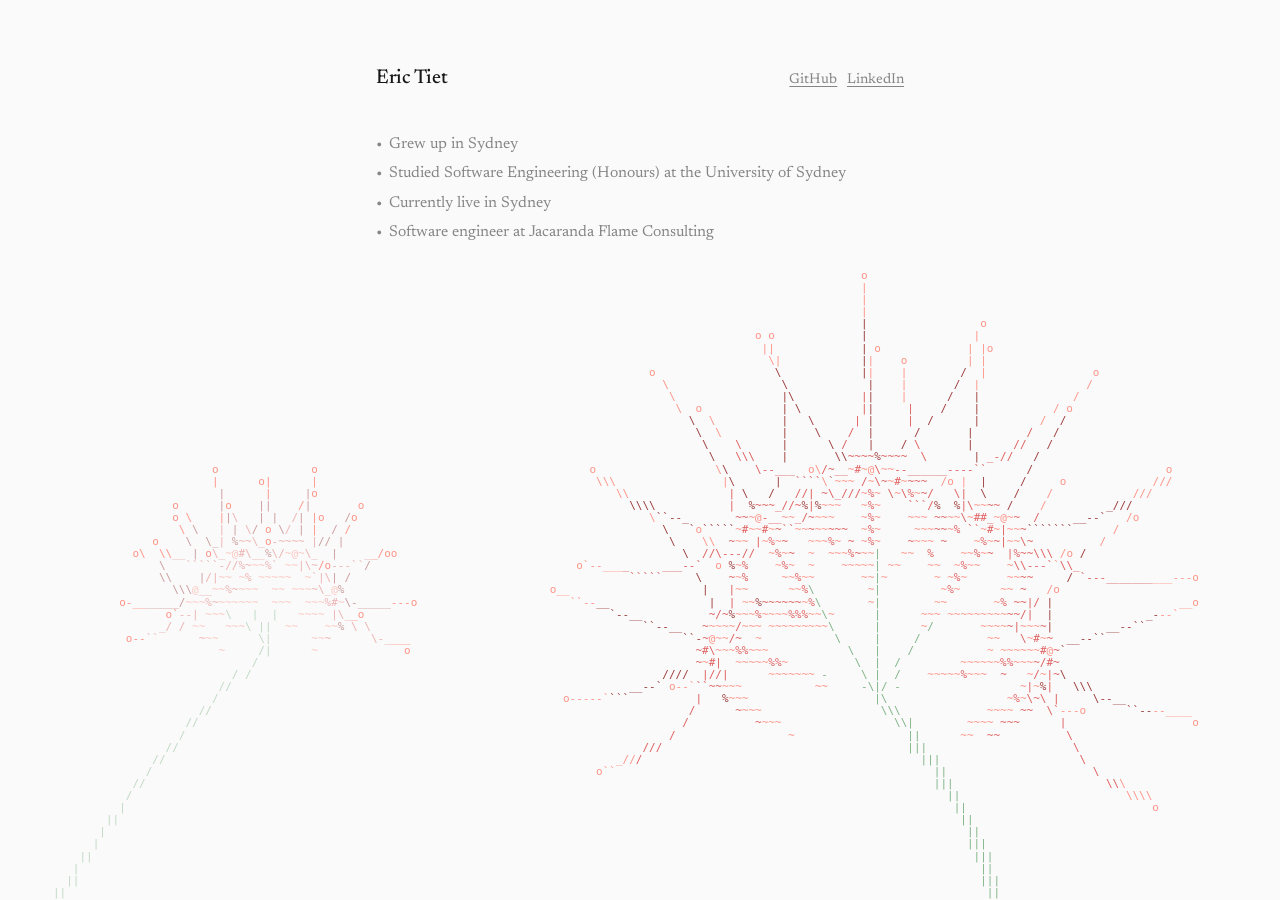
==== site/index.html @ f009ac5c "Initial site" ====
<!doctype html>
<html lang="en">
  <head>
    <meta charset="utf-8">
    <meta name="viewport" content="width=device-width, initial-scale=1">

    <title>Eric Tiet</title>
    <meta name="description" content="Eric Tiet — Sydney. Software engineer at Jacaranda Flame Consulting.">
    <meta name="theme-color" content="#fafafa" media="(prefers-color-scheme: light)">
    <meta name="theme-color" content="#0a0a0a" media="(prefers-color-scheme: dark)">
    <link rel="icon" href="./favicon.svg" type="image/svg+xml">

    <link rel="preconnect" href="https://fonts.googleapis.com">
    <link rel="preconnect" href="https://fonts.gstatic.com" crossorigin>
    <link rel="stylesheet" href="https://fonts.googleapis.com/css2?family=Newsreader:ital,wght@0,400;0,500;0,700;1,400&display=swap">
    <link rel="stylesheet" href="./styles.css">
    <script src="./flowers.js" defer></script>
  </head>

  <body>
    <div class="garden" aria-hidden="true"><pre id="flowers"></pre></div>

    <main>
      <header>
        <div class="identity">
          <h1>Eric Tiet</h1>
          <nav aria-label="Social links">
            <a href="https://github.com/evar-ix" rel="me">GitHub</a>
            <a href="https://www.linkedin.com/in/erictiet/" rel="me">LinkedIn</a>
          </nav>
        </div>

        <section class="about" aria-label="About Eric Tiet">
          <ul>
            <li><span>Grew up in Sydney</span></li>
            <li><span>Studied Software Engineering (Honours) at the University of Sydney</span></li>
            <li><span>Currently live in Sydney</span></li>
            <li><span>Software engineer at Jacaranda Flame Consulting</span></li>
          </ul>
        </section>
      </header>
    </main>
  </body>
</html>
---- site/styles.css ----
:root {
  color-scheme: light dark;

  --background: #fafafa;
  --foreground: #171717;
  --muted: #858585;
  --selection: rgb(23 23 23 / 12%);
  /* The only colour on the site — the flowers. */
  --bloom-deep: #8f1d1d;
  --bloom: #d62b2b;
  --bloom-pale: #ff7a6b;
  --stem: #3f8f4a;

  --measure: 36rem;
  --serif: "Newsreader", Georgia, "Times New Roman", serif;
  --mono: ui-monospace, "SF Mono", SFMono-Regular, Menlo, monospace;
}

@media (prefers-color-scheme: dark) {
  :root {
    --background: #0a0a0a;
    --foreground: #ededed;
    --muted: #b8b8b8;
    --selection: rgb(255 255 255 / 16%);
    --bloom-deep: #c92a2a;
    --bloom: #ff4d4d;
    --bloom-pale: #ff9a8c;
    --stem: #5fbf6a;
  }
}

* { box-sizing: border-box; }

html { background: var(--background); overscroll-behavior-y: none; }

body {
  min-width: 320px;
  min-height: 100svh;
  margin: 0;
  background: var(--background);
  color: var(--foreground);
  font-family: var(--serif);
  font-size: 16px;
  line-height: 1.45;
  text-rendering: optimizeLegibility;
  -webkit-font-smoothing: antialiased;
}

::selection { background: var(--selection); }

main {
  position: relative;
  z-index: 1;
  width: min(100%, var(--measure));
  margin: 0 auto;
  padding: 3rem 1rem;
}

a {
  color: var(--muted);
  text-decoration-color: currentColor;
  text-decoration-thickness: 1px;
  text-underline-offset: 0.22em;
  transition: color 140ms ease;
}
a:hover { color: var(--foreground); }
a:focus-visible { color: var(--foreground); border-radius: 2px; outline: 2px solid var(--foreground); outline-offset: 3px; }

.identity {
  display: flex;
  flex-wrap: wrap;
  align-items: baseline;
  column-gap: 0.75rem;
  row-gap: 0.6rem;
}

h1 {
  flex: none;
  margin: 0;
  font-size: 1.25rem;
  font-weight: 500;
  letter-spacing: -0.015em;
}

nav { display: flex; flex: 1 0 auto; gap: 0.45rem; min-width: max-content; }
nav a { flex: none; font-size: 0.88rem; }
nav a:first-child { margin-left: auto; }

.about { margin-top: 2.5rem; }

ul {
  display: grid;
  gap: 0.42rem;
  margin: 0;
  padding: 0;
  color: var(--muted);
  font-size: 0.98rem;
  list-style: none;
}
li { display: grid; grid-template-columns: 0.8rem minmax(0, 1fr); }
li::before { content: "\2022"; }

/* Flower garden — decorative ASCII animation, drawn by flowers.js. Sits in
   the bottom half of the viewport, behind the copy. */
.garden {
  position: fixed;
  left: 0;
  right: 0;
  bottom: 0;
  height: 70vh;
  z-index: 0;
  overflow: hidden;
  pointer-events: none;
}

.garden pre {
  margin: 0;
  font-family: var(--mono);
  font-size: 11px;
  line-height: 1.1;
  white-space: pre;
  user-select: none;
}

.garden i { font-style: normal; }
.garden .s { color: var(--stem); opacity: 0.65; }
.garden .d { color: var(--bloom-deep); opacity: 0.85; }
.garden .m { color: var(--bloom); opacity: 0.75; }
.garden .p { color: var(--bloom-pale); opacity: 0.8; }
/* Back flower: same hues, pushed further into the distance. */
.garden .bs { color: var(--stem); opacity: 0.3; }
.garden .bd { color: var(--bloom-deep); opacity: 0.42; }
.garden .bm { color: var(--bloom); opacity: 0.34; }
.garden .bp { color: var(--bloom-pale); opacity: 0.38; }

@media (max-width: 22rem) {
  nav { flex-basis: 100%; }
  nav a:first-child { margin-left: 0; }
}

@media (min-width: 40rem) {
  main { padding: 4rem 1.5rem; }
  .identity { column-gap: 1.5rem; }
  nav { gap: 0.6rem; }
}

@media (prefers-reduced-motion: reduce) {
  a { transition: none; }
}
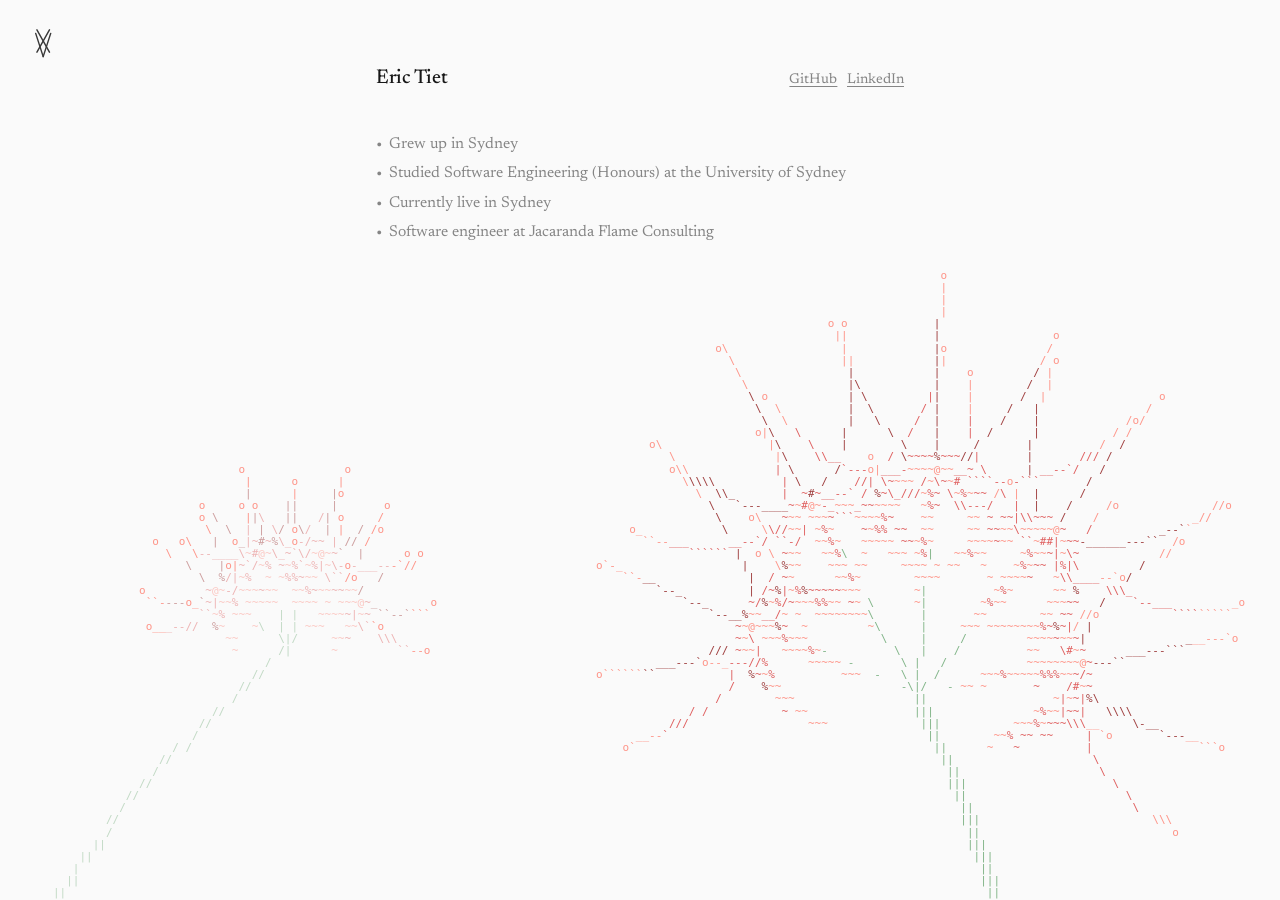
==== commit 33407169: "Add logo intro, corner logo and favicon; render flowers on a canvas; add wrangler.jsonc" ====
--- a/site/index.html
+++ b/site/index.html
@@ -18,7 +18,25 @@
   </head>
 
   <body>
+    <div class="intro" aria-hidden="true">
+      <svg class="intro-mark" viewBox="0 0 230 230">
+        <path pathLength="1" d="M80 43 L150 168"/>
+        <path pathLength="1" d="M150 43 L80 168"/>
+        <path pathLength="1" d="M73 63 L115 193"/>
+        <path pathLength="1" d="M157 63 L115 193"/>
+      </svg>
+    </div>
+
     <div class="garden" aria-hidden="true"><pre id="flowers"></pre></div>
+
+    <a class="mark" href="./" aria-label="Eric Tiet — home">
+      <svg viewBox="30 33 170 170" aria-hidden="true">
+        <path d="M80 43 L150 168"/>
+        <path d="M150 43 L80 168"/>
+        <path d="M73 63 L115 193"/>
+        <path d="M157 63 L115 193"/>
+      </svg>
+    </a>
 
     <main>
       <header>
--- a/site/styles.css
+++ b/site/styles.css
@@ -120,6 +120,9 @@
   line-height: 1.1;
   white-space: pre;
   user-select: none;
+  /* Only used to measure glyph metrics; flowers.js paints to a canvas. */
+  visibility: hidden;
+  position: absolute;
 }
 
 .garden i { font-style: normal; }
@@ -147,3 +150,91 @@
 @media (prefers-reduced-motion: reduce) {
   a { transition: none; }
 }
+
+/* Intro — the mark draws itself, holds, then recedes into the distance as the
+   veil fades to reveal the page. Pure CSS; one 3.2s timeline shared by both. */
+.intro {
+  position: fixed;
+  inset: 0;
+  z-index: 10;
+  display: grid;
+  place-items: center;
+  background: var(--background);
+  pointer-events: none;
+  animation: intro-veil 3.2s ease-in-out forwards;
+}
+
+.intro-mark {
+  width: min(46vmin, 340px);
+  height: auto;
+  fill: none;
+  stroke: var(--foreground);
+  stroke-width: 5.5;
+  stroke-linecap: round;
+  animation: intro-recede 3.2s cubic-bezier(0.55, 0, 0.25, 1) forwards;
+}
+
+.intro-mark path {
+  stroke-dasharray: 1 1;
+  stroke-dashoffset: 1;
+  animation: intro-draw 0.9s ease-out forwards;
+}
+.intro-mark path:nth-child(2) { animation-delay: 0.12s; }
+.intro-mark path:nth-child(3) { animation-delay: 0.24s; }
+.intro-mark path:nth-child(4) { animation-delay: 0.36s; }
+
+@keyframes intro-draw {
+  to { stroke-dashoffset: 0; }
+}
+
+@keyframes intro-recede {
+  0%, 59% { transform: perspective(700px) translateZ(0); opacity: 1; }
+  100% { transform: perspective(700px) translateZ(-1300px); opacity: 0; }
+}
+
+@keyframes intro-veil {
+  0%, 59% { opacity: 1; visibility: visible; }
+  100% { opacity: 0; visibility: hidden; }
+}
+
+@media (prefers-reduced-motion: reduce) {
+  .intro { display: none; }
+}
+
+/* Corner mark — the logo settles into the top-left as the intro clears. */
+.mark {
+  position: fixed;
+  top: 1.25rem;
+  left: 1.25rem;
+  z-index: 2;
+  display: block;
+  width: 1.9rem;
+  color: var(--foreground);
+  opacity: 0;
+  animation: mark-in 0.7s ease-out 2.7s forwards;
+}
+
+.mark svg {
+  display: block;
+  width: 100%;
+  height: auto;
+  fill: none;
+  stroke: currentColor;
+  stroke-width: 8;
+  stroke-linecap: round;
+}
+
+@keyframes mark-in {
+  from { opacity: 0; transform: scale(0.8); }
+  to { opacity: 0.85; transform: scale(1); }
+}
+
+.mark:hover { opacity: 1; }
+
+@media (min-width: 40rem) {
+  .mark { top: 1.75rem; left: 1.75rem; }
+}
+
+@media (prefers-reduced-motion: reduce) {
+  .mark { animation: none; opacity: 0.85; }
+}
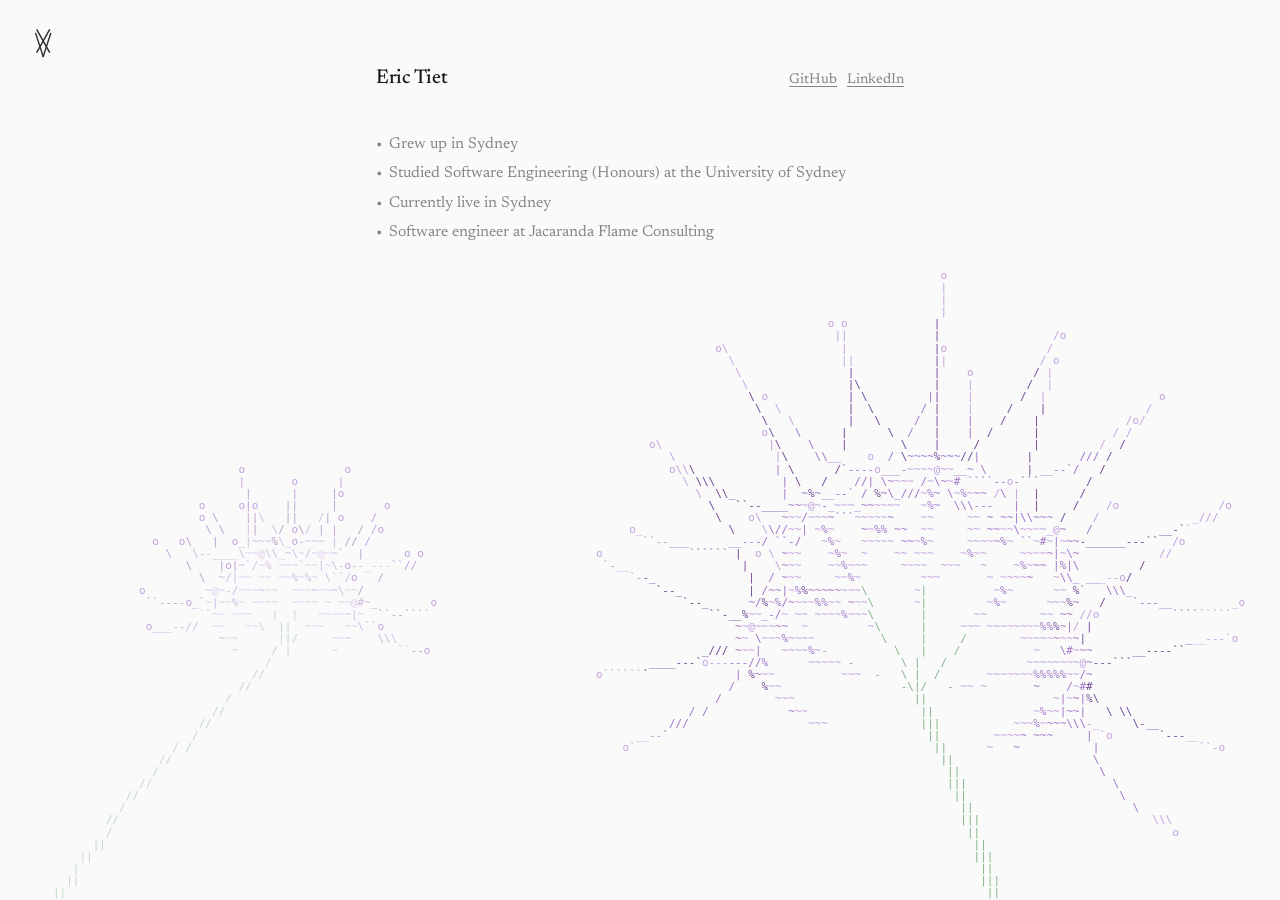
==== commit 838b7694: "Faster intro, mobile-friendly header, purple flowers" ====
--- a/site/index.html
+++ b/site/index.html
@@ -29,19 +29,20 @@
 
     <div class="garden" aria-hidden="true"><pre id="flowers"></pre></div>
 
-    <a class="mark" href="./" aria-label="Eric Tiet — home">
-      <svg viewBox="30 33 170 170" aria-hidden="true">
-        <path d="M80 43 L150 168"/>
-        <path d="M150 43 L80 168"/>
-        <path d="M73 63 L115 193"/>
-        <path d="M157 63 L115 193"/>
-      </svg>
-    </a>
-
     <main>
       <header>
         <div class="identity">
-          <h1>Eric Tiet</h1>
+          <div class="brand">
+            <a class="mark" href="./" aria-label="Eric Tiet — home">
+              <svg viewBox="30 33 170 170" aria-hidden="true">
+                <path d="M80 43 L150 168"/>
+                <path d="M150 43 L80 168"/>
+                <path d="M73 63 L115 193"/>
+                <path d="M157 63 L115 193"/>
+              </svg>
+            </a>
+            <h1>Eric Tiet</h1>
+          </div>
           <nav aria-label="Social links">
             <a href="https://github.com/evar-ix" rel="me">GitHub</a>
             <a href="https://www.linkedin.com/in/erictiet/" rel="me">LinkedIn</a>
--- a/site/styles.css
+++ b/site/styles.css
@@ -6,9 +6,9 @@
   --muted: #858585;
   --selection: rgb(23 23 23 / 12%);
   /* The only colour on the site — the flowers. */
-  --bloom-deep: #8f1d1d;
-  --bloom: #d62b2b;
-  --bloom-pale: #ff7a6b;
+  --bloom-deep: #5b2a86;
+  --bloom: #8248b8;
+  --bloom-pale: #b48ad9;
   --stem: #3f8f4a;
 
   --measure: 36rem;
@@ -22,9 +22,9 @@
     --foreground: #ededed;
     --muted: #b8b8b8;
     --selection: rgb(255 255 255 / 16%);
-    --bloom-deep: #c92a2a;
-    --bloom: #ff4d4d;
-    --bloom-pale: #ff9a8c;
+    --bloom-deep: #9a62d6;
+    --bloom: #b383e6;
+    --bloom-pale: #d4b4f5;
     --stem: #5fbf6a;
   }
 }
@@ -152,7 +152,7 @@
 }
 
 /* Intro — the mark draws itself, holds, then recedes into the distance as the
-   veil fades to reveal the page. Pure CSS; one 3.2s timeline shared by both. */
+   veil fades to reveal the page. Pure CSS; one 1.7s timeline shared by both. */
 .intro {
   position: fixed;
   inset: 0;
@@ -161,7 +161,7 @@
   place-items: center;
   background: var(--background);
   pointer-events: none;
-  animation: intro-veil 3.2s ease-in-out forwards;
+  animation: intro-veil 1.7s ease-in-out forwards;
 }
 
 .intro-mark {
@@ -171,29 +171,29 @@
   stroke: var(--foreground);
   stroke-width: 5.5;
   stroke-linecap: round;
-  animation: intro-recede 3.2s cubic-bezier(0.55, 0, 0.25, 1) forwards;
+  animation: intro-recede 1.7s cubic-bezier(0.55, 0, 0.25, 1) forwards;
 }
 
 .intro-mark path {
   stroke-dasharray: 1 1;
   stroke-dashoffset: 1;
-  animation: intro-draw 0.9s ease-out forwards;
-}
-.intro-mark path:nth-child(2) { animation-delay: 0.12s; }
-.intro-mark path:nth-child(3) { animation-delay: 0.24s; }
-.intro-mark path:nth-child(4) { animation-delay: 0.36s; }
+  animation: intro-draw 0.5s ease-out forwards;
+}
+.intro-mark path:nth-child(2) { animation-delay: 0.07s; }
+.intro-mark path:nth-child(3) { animation-delay: 0.14s; }
+.intro-mark path:nth-child(4) { animation-delay: 0.21s; }
 
 @keyframes intro-draw {
   to { stroke-dashoffset: 0; }
 }
 
 @keyframes intro-recede {
-  0%, 59% { transform: perspective(700px) translateZ(0); opacity: 1; }
+  0%, 50% { transform: perspective(700px) translateZ(0); opacity: 1; }
   100% { transform: perspective(700px) translateZ(-1300px); opacity: 0; }
 }
 
 @keyframes intro-veil {
-  0%, 59% { opacity: 1; visibility: visible; }
+  0%, 50% { opacity: 1; visibility: visible; }
   100% { opacity: 0; visibility: hidden; }
 }
 
@@ -201,17 +201,22 @@
   .intro { display: none; }
 }
 
-/* Corner mark — the logo settles into the top-left as the intro clears. */
+/* Brand mark — the logo sits to the left of the name and fades in as the
+   intro clears. Inline, so it behaves on narrow screens too. */
+.brand {
+  display: flex;
+  flex: none;
+  align-items: center;
+  gap: 0.6rem;
+}
+
 .mark {
-  position: fixed;
-  top: 1.25rem;
-  left: 1.25rem;
-  z-index: 2;
   display: block;
-  width: 1.9rem;
+  flex: none;
+  width: 1.5rem;
   color: var(--foreground);
   opacity: 0;
-  animation: mark-in 0.7s ease-out 2.7s forwards;
+  animation: mark-in 0.45s ease-out 1.35s forwards;
 }
 
 .mark svg {
@@ -220,21 +225,31 @@
   height: auto;
   fill: none;
   stroke: currentColor;
-  stroke-width: 8;
+  stroke-width: 9;
   stroke-linecap: round;
 }
 
 @keyframes mark-in {
   from { opacity: 0; transform: scale(0.8); }
-  to { opacity: 0.85; transform: scale(1); }
+  to { opacity: 0.9; transform: scale(1); }
 }
 
 .mark:hover { opacity: 1; }
 
+/* Wide screens: the logo stays pinned to the top-left corner of the window,
+   out of the name's row. Phones keep it inline, to the left of the name. */
 @media (min-width: 40rem) {
-  .mark { top: 1.75rem; left: 1.75rem; }
+  .mark {
+    position: fixed;
+    top: 1.75rem;
+    left: 1.75rem;
+    z-index: 2;
+    width: 1.9rem;
+  }
+
+  .mark svg { stroke-width: 8; }
 }
 
 @media (prefers-reduced-motion: reduce) {
-  .mark { animation: none; opacity: 0.85; }
-}
+  .mark { animation: none; opacity: 0.9; }
+}
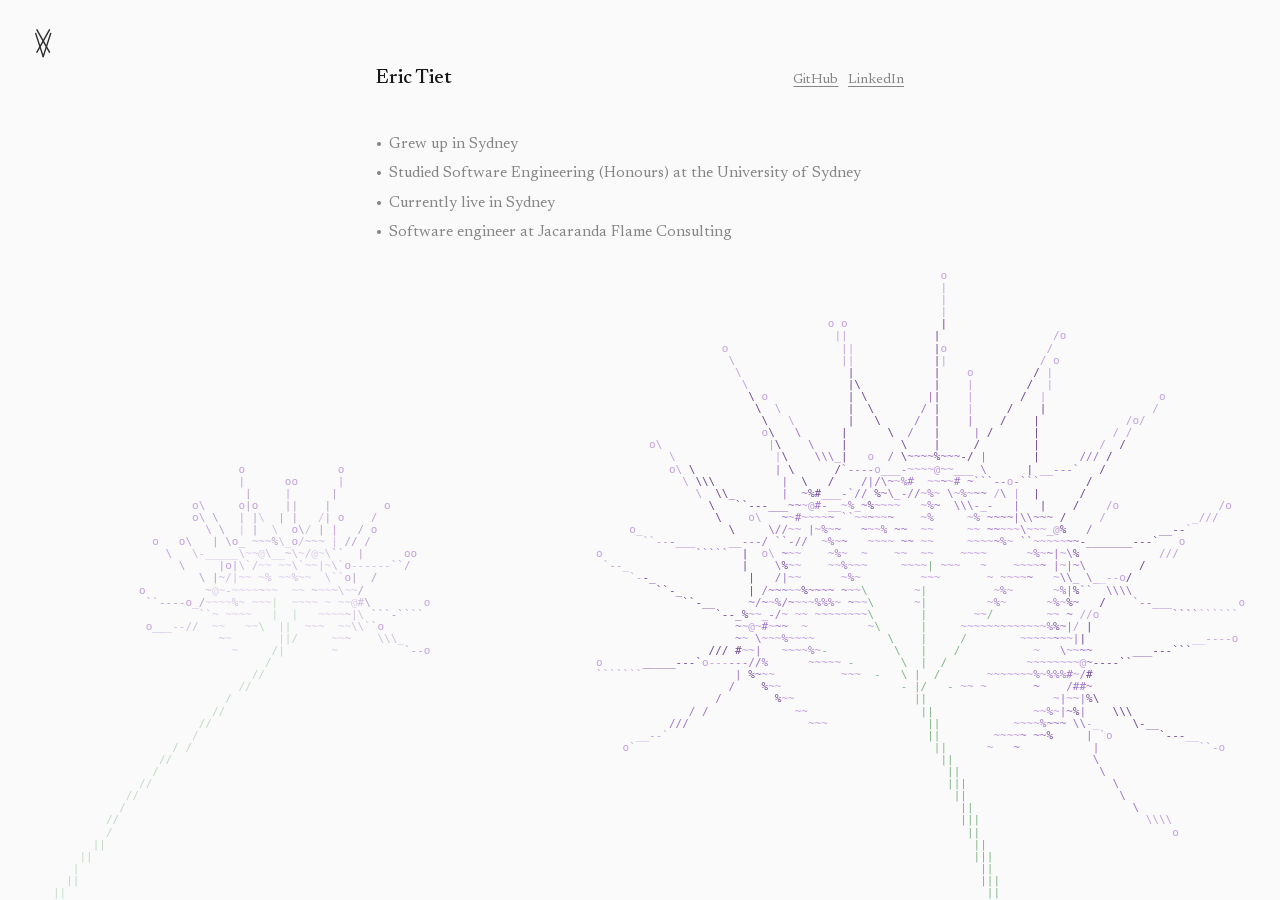
==== commit 0c0c40f2: "Security headers, self-hosted font, 404 page, social tags, hide repo-only files" ====
--- a/site/index.html
+++ b/site/index.html
@@ -9,10 +9,15 @@
     <meta name="theme-color" content="#fafafa" media="(prefers-color-scheme: light)">
     <meta name="theme-color" content="#0a0a0a" media="(prefers-color-scheme: dark)">
     <link rel="icon" href="./favicon.svg" type="image/svg+xml">
+    <link rel="canonical" href="https://erictiet.com/">
 
-    <link rel="preconnect" href="https://fonts.googleapis.com">
-    <link rel="preconnect" href="https://fonts.gstatic.com" crossorigin>
-    <link rel="stylesheet" href="https://fonts.googleapis.com/css2?family=Newsreader:ital,wght@0,400;0,500;0,700;1,400&display=swap">
+    <meta property="og:type" content="website">
+    <meta property="og:title" content="Eric Tiet">
+    <meta property="og:description" content="Sydney. Software engineer at Jacaranda Flame Consulting.">
+    <meta property="og:url" content="https://erictiet.com/">
+    <meta name="twitter:card" content="summary">
+
+    <link rel="preload" href="./fonts/newsreader-latin.woff2" as="font" type="font/woff2" crossorigin>
     <link rel="stylesheet" href="./styles.css">
     <script src="./flowers.js" defer></script>
   </head>
--- a/site/styles.css
+++ b/site/styles.css
@@ -1,3 +1,14 @@
+/* Newsreader (SIL Open Font License), Latin subset, self-hosted. One variable
+   file covers every weight the site uses, so no request goes to Google. */
+@font-face {
+  font-family: "Newsreader";
+  font-style: normal;
+  font-weight: 400 700;
+  font-display: swap;
+  src: url("./fonts/newsreader-latin.woff2") format("woff2");
+  unicode-range: U+0000-00FF, U+0131, U+0152-0153, U+02BB-02BC, U+02C6, U+02DA, U+02DC, U+0304, U+0308, U+0329, U+2000-206F, U+20AC, U+2122, U+2191, U+2193, U+2212, U+2215, U+FEFF, U+FFFD;
+}
+
 :root {
   color-scheme: light dark;
 
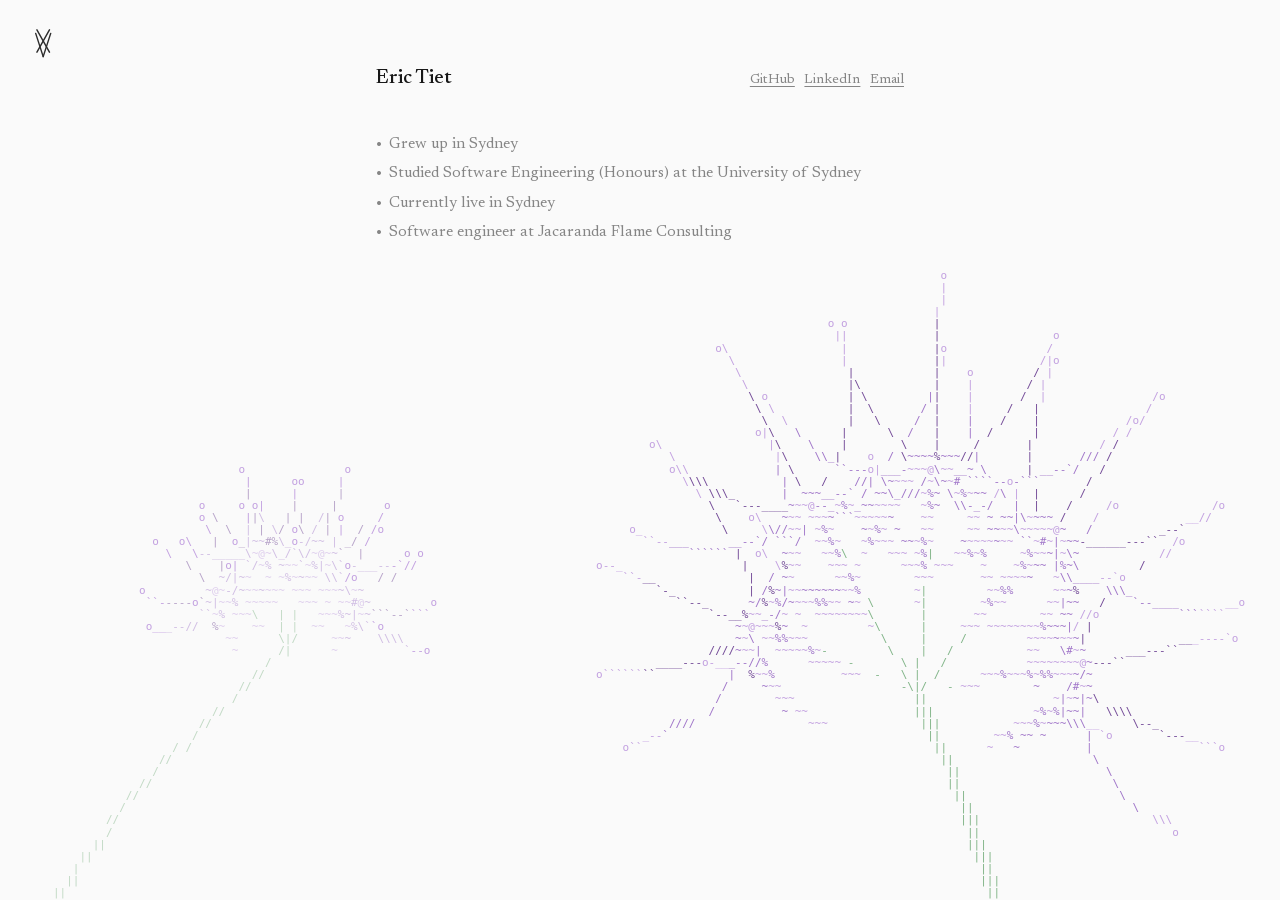
==== commit e2497a76: "Add Email link to the header" ====
--- a/site/index.html
+++ b/site/index.html
@@ -51,6 +51,7 @@
           <nav aria-label="Social links">
             <a href="https://github.com/evar-ix" rel="me">GitHub</a>
             <a href="https://www.linkedin.com/in/erictiet/" rel="me">LinkedIn</a>
+            <a href="mailto:vx@erictiet.com">Email</a>
           </nav>
         </div>
 
